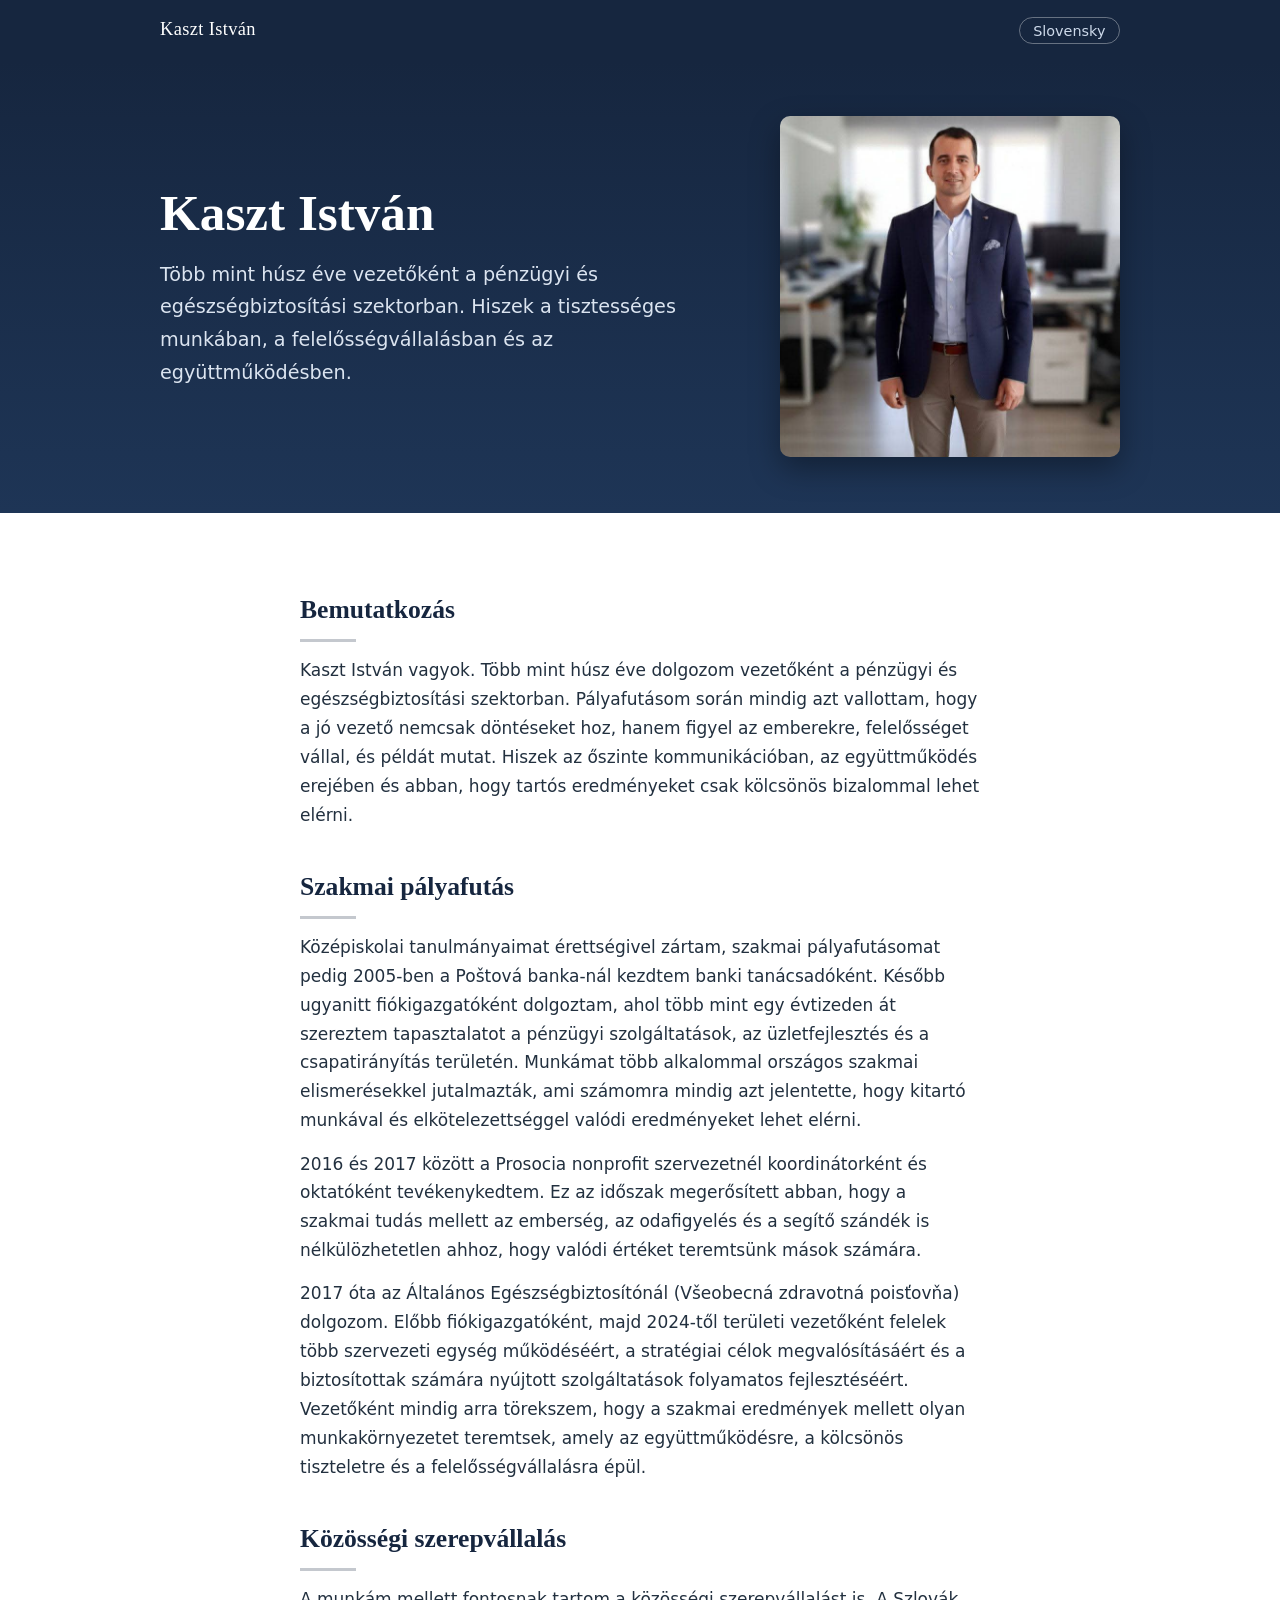
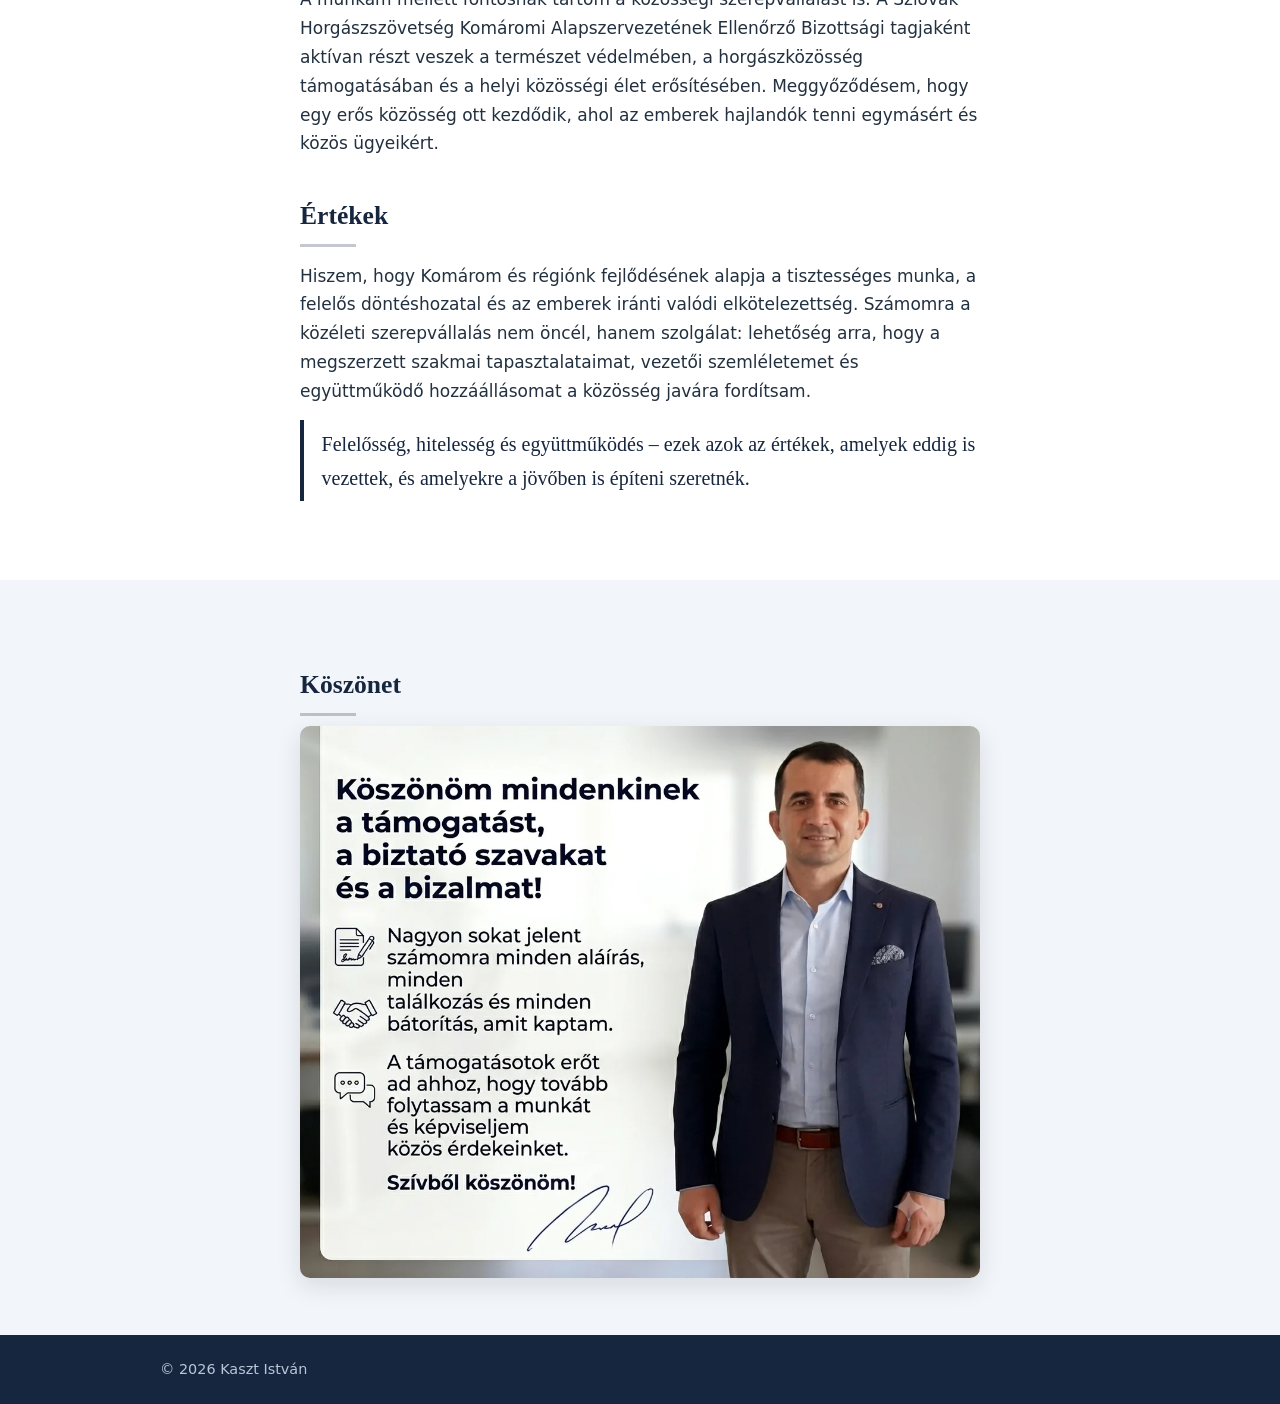
==== hu/index.html @ bfc5994f "Add Hungarian page" ====
<!DOCTYPE html>
<html lang="hu">
<head>
  <meta charset="utf-8">
  <meta name="viewport" content="width=device-width, initial-scale=1">
  <title>Kaszt István – Komárom</title>
  <meta name="description" content="Kaszt István (Štefan Kaszt), Komárom – több mint 20 év vezetői tapasztalat a pénzügyi és egészségbiztosítási szektorban. Felelősség, hitelesség, együttműködés.">
  <link rel="canonical" href="https://kasztstefan.sk/hu/">
  <link rel="alternate" hreflang="sk" href="https://kasztstefan.sk/">
  <link rel="alternate" hreflang="hu" href="https://kasztstefan.sk/hu/">
  <link rel="alternate" hreflang="x-default" href="https://kasztstefan.sk/">
  <meta property="og:type" content="profile">
  <meta property="og:title" content="Kaszt István – Komárom">
  <meta property="og:description" content="Több mint 20 év vezetői tapasztalat a pénzügyi és egészségbiztosítási szektorban.">
  <meta property="og:url" content="https://kasztstefan.sk/hu/">
  <meta property="og:image" content="https://kasztstefan.sk/assets/img/stefan-kaszt.jpg">
  <meta property="og:locale" content="hu_HU">
  <meta property="og:locale:alternate" content="sk_SK">
  <meta name="twitter:card" content="summary">
  <meta name="theme-color" content="#16263f">
  <link rel="icon" type="image/svg+xml" href="/assets/favicon.svg">
  <link rel="stylesheet" href="/assets/style.css">
  <script type="application/ld+json">
  {
    "@context": "https://schema.org",
    "@type": "Person",
    "name": "Kaszt István",
    "alternateName": "Štefan Kaszt",
    "jobTitle": "Területi vezető",
    "worksFor": { "@type": "Organization", "name": "Všeobecná zdravotná poisťovňa" },
    "homeLocation": { "@type": "City", "name": "Komárno" },
    "url": "https://kasztstefan.sk/hu/",
    "image": "https://kasztstefan.sk/assets/img/stefan-kaszt.jpg",
    "knowsLanguage": ["hu", "sk"]
  }
  </script>
</head>
<body>
  <header class="site-header">
    <div class="wrap">
      <span class="brand">Kaszt István</span>
      <nav class="lang"><a href="/" lang="sk" hreflang="sk">Slovensky</a></nav>
    </div>
  </header>

  <main>
    <section class="hero">
      <div class="wrap hero-grid">
        <div>
          <h1>Kaszt István</h1>
          <p class="lead">Több mint húsz éve vezetőként a pénzügyi és egészségbiztosítási szektorban. Hiszek a tisztességes munkában, a felelősségvállalásban és az együttműködésben.</p>
        </div>
        <img class="portrait" src="/assets/img/stefan-kaszt.jpg" width="704" height="706" alt="Kaszt István">
      </div>
    </section>

    <section class="bio">
      <div class="wrap narrow">
        <h2>Bemutatkozás</h2>
        <p>Kaszt István vagyok. Több mint húsz éve dolgozom vezetőként a pénzügyi és egészségbiztosítási szektorban. Pályafutásom során mindig azt vallottam, hogy a jó vezető nemcsak döntéseket hoz, hanem figyel az emberekre, felelősséget vállal, és példát mutat. Hiszek az őszinte kommunikációban, az együttműködés erejében és abban, hogy tartós eredményeket csak kölcsönös bizalommal lehet elérni.</p>

        <h2>Szakmai pályafutás</h2>
        <p>Középiskolai tanulmányaimat érettségivel zártam, szakmai pályafutásomat pedig 2005-ben a Poštová banka-nál kezdtem banki tanácsadóként. Később ugyanitt fiókigazgatóként dolgoztam, ahol több mint egy évtizeden át szereztem tapasztalatot a pénzügyi szolgáltatások, az üzletfejlesztés és a csapatirányítás területén. Munkámat több alkalommal országos szakmai elismerésekkel jutalmazták, ami számomra mindig azt jelentette, hogy kitartó munkával és elkötelezettséggel valódi eredményeket lehet elérni.</p>
        <p>2016 és 2017 között a Prosocia nonprofit szervezetnél koordinátorként és oktatóként tevékenykedtem. Ez az időszak megerősített abban, hogy a szakmai tudás mellett az emberség, az odafigyelés és a segítő szándék is nélkülözhetetlen ahhoz, hogy valódi értéket teremtsünk mások számára.</p>
        <p>2017 óta az Általános Egészségbiztosítónál (Všeobecná zdravotná poisťovňa) dolgozom. Előbb fiókigazgatóként, majd 2024-től területi vezetőként felelek több szervezeti egység működéséért, a stratégiai célok megvalósításáért és a biztosítottak számára nyújtott szolgáltatások folyamatos fejlesztéséért. Vezetőként mindig arra törekszem, hogy a szakmai eredmények mellett olyan munkakörnyezetet teremtsek, amely az együttműködésre, a kölcsönös tiszteletre és a felelősségvállalásra épül.</p>

        <h2>Közösségi szerepvállalás</h2>
        <p>A munkám mellett fontosnak tartom a közösségi szerepvállalást is. A Szlovák Horgászszövetség Komáromi Alapszervezetének Ellenőrző Bizottsági tagjaként aktívan részt veszek a természet védelmében, a horgászközösség támogatásában és a helyi közösségi élet erősítésében. Meggyőződésem, hogy egy erős közösség ott kezdődik, ahol az emberek hajlandók tenni egymásért és közös ügyeikért.</p>

        <h2>Értékek</h2>
        <p>Hiszem, hogy Komárom és régiónk fejlődésének alapja a tisztességes munka, a felelős döntéshozatal és az emberek iránti valódi elkötelezettség. Számomra a közéleti szerepvállalás nem öncél, hanem szolgálat: lehetőség arra, hogy a megszerzett szakmai tapasztalataimat, vezetői szemléletemet és együttműködő hozzáállásomat a közösség javára fordítsam.</p>
        <p class="values-statement">Felelősség, hitelesség és együttműködés – ezek azok az értékek, amelyek eddig is vezettek, és amelyekre a jövőben is építeni szeretnék.</p>
      </div>
    </section>

    <section class="thanks">
      <div class="wrap narrow">
        <h2>Köszönet</h2>
        <img src="/assets/img/koszonet.webp" width="1143" height="928" loading="lazy" alt="Kaszt István köszöni a támogatást, a biztató szavakat és a bizalmat">
      </div>
    </section>
  </main>

  <footer>
    <div class="wrap">
      <!-- KONTAKT: ide kerül majd az elérhetőség (Facebook, e-mail), ha az ügyfél jóváhagyta -->
      <p>© 2026 Kaszt István</p>
    </div>
  </footer>
</body>
</html>
---- assets/style.css ----
:root {
  --navy: #16263f;
  --navy-2: #1e3556;
  --ink: #22303f;
  --muted: #5a6b7d;
  --bg-soft: #f2f5f9;
  --serif: Georgia, "Times New Roman", serif;
  --sans: system-ui, -apple-system, "Segoe UI", Roboto, "Helvetica Neue", Arial, sans-serif;
}

* { box-sizing: border-box; }

body {
  margin: 0;
  font-family: var(--sans);
  color: var(--ink);
  line-height: 1.7;
  font-size: 1.0625rem;
  -webkit-font-smoothing: antialiased;
}

img { max-width: 100%; height: auto; }

.wrap { max-width: 1000px; margin: 0 auto; padding: 0 1.25rem; }
.narrow { max-width: 720px; }

.site-header { background: var(--navy); color: #fff; }
.site-header .wrap {
  display: flex;
  justify-content: space-between;
  align-items: center;
  padding-top: 0.9rem;
  padding-bottom: 0.9rem;
}
.brand { font-family: var(--serif); font-size: 1.15rem; letter-spacing: 0.02em; }
.lang a {
  color: #cdd9ea;
  text-decoration: none;
  border: 1px solid rgba(255, 255, 255, 0.35);
  padding: 0.3rem 0.85rem;
  border-radius: 999px;
  font-size: 0.9rem;
}
.lang a:hover { background: rgba(255, 255, 255, 0.12); color: #fff; }

.hero {
  background: linear-gradient(180deg, var(--navy) 0%, var(--navy-2) 100%);
  color: #fff;
}
.hero-grid {
  display: grid;
  grid-template-columns: 1.2fr 0.8fr;
  gap: 2.5rem;
  align-items: center;
  padding-top: 3.5rem;
  padding-bottom: 3.5rem;
}
h1 {
  font-family: var(--serif);
  font-size: clamp(2.2rem, 5vw, 3.2rem);
  line-height: 1.15;
  margin: 0 0 1rem;
}
.lead { font-size: 1.2rem; color: #dbe4f0; margin: 0; }
.portrait {
  width: 100%;
  max-width: 340px;
  border-radius: 10px;
  justify-self: end;
  box-shadow: 0 12px 30px rgba(0, 0, 0, 0.35);
}

.bio { padding: 2.5rem 0 1rem; }
h2 {
  font-family: var(--serif);
  color: var(--navy);
  font-size: 1.6rem;
  margin: 2.2rem 0 0.6rem;
}
h2::after {
  content: "";
  display: block;
  width: 56px;
  height: 3px;
  background: var(--navy);
  opacity: 0.25;
  margin-top: 0.45rem;
}
.bio p { margin: 0.9rem 0; }

.values-statement {
  font-family: var(--serif);
  font-size: 1.25rem;
  color: var(--navy);
  border-left: 4px solid var(--navy);
  padding: 0.4rem 0 0.4rem 1.1rem;
  margin: 1.8rem 0;
}

.thanks { background: var(--bg-soft); padding: 3rem 0; margin-top: 3rem; }
.thanks img { border-radius: 10px; box-shadow: 0 8px 24px rgba(22, 38, 63, 0.12); }

footer { background: var(--navy); color: #b9c6d8; }
footer .wrap { padding: 1.4rem 1.25rem; font-size: 0.9rem; }
footer p { margin: 0; }

@media (max-width: 760px) {
  .hero-grid {
    grid-template-columns: 1fr;
    gap: 1.8rem;
    padding-top: 2.5rem;
    padding-bottom: 2.5rem;
  }
  .portrait { justify-self: start; max-width: 260px; }
}
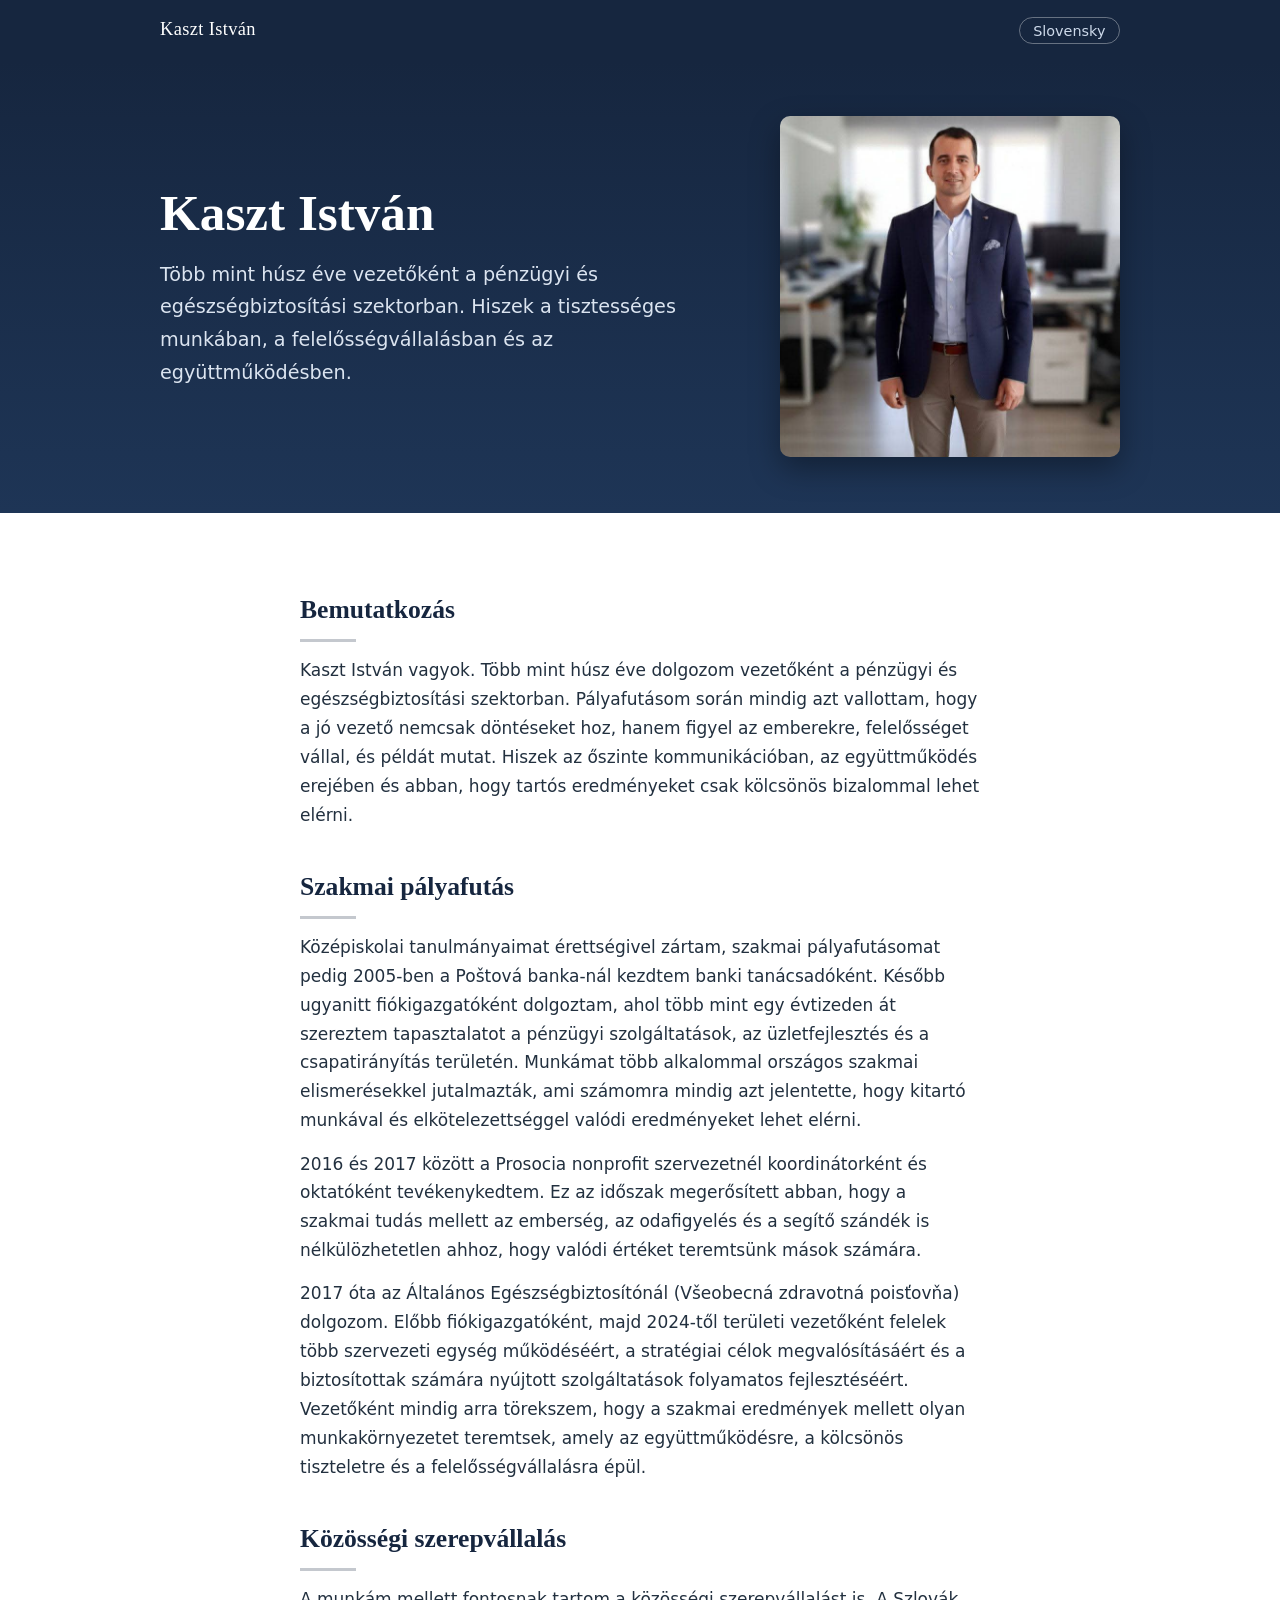
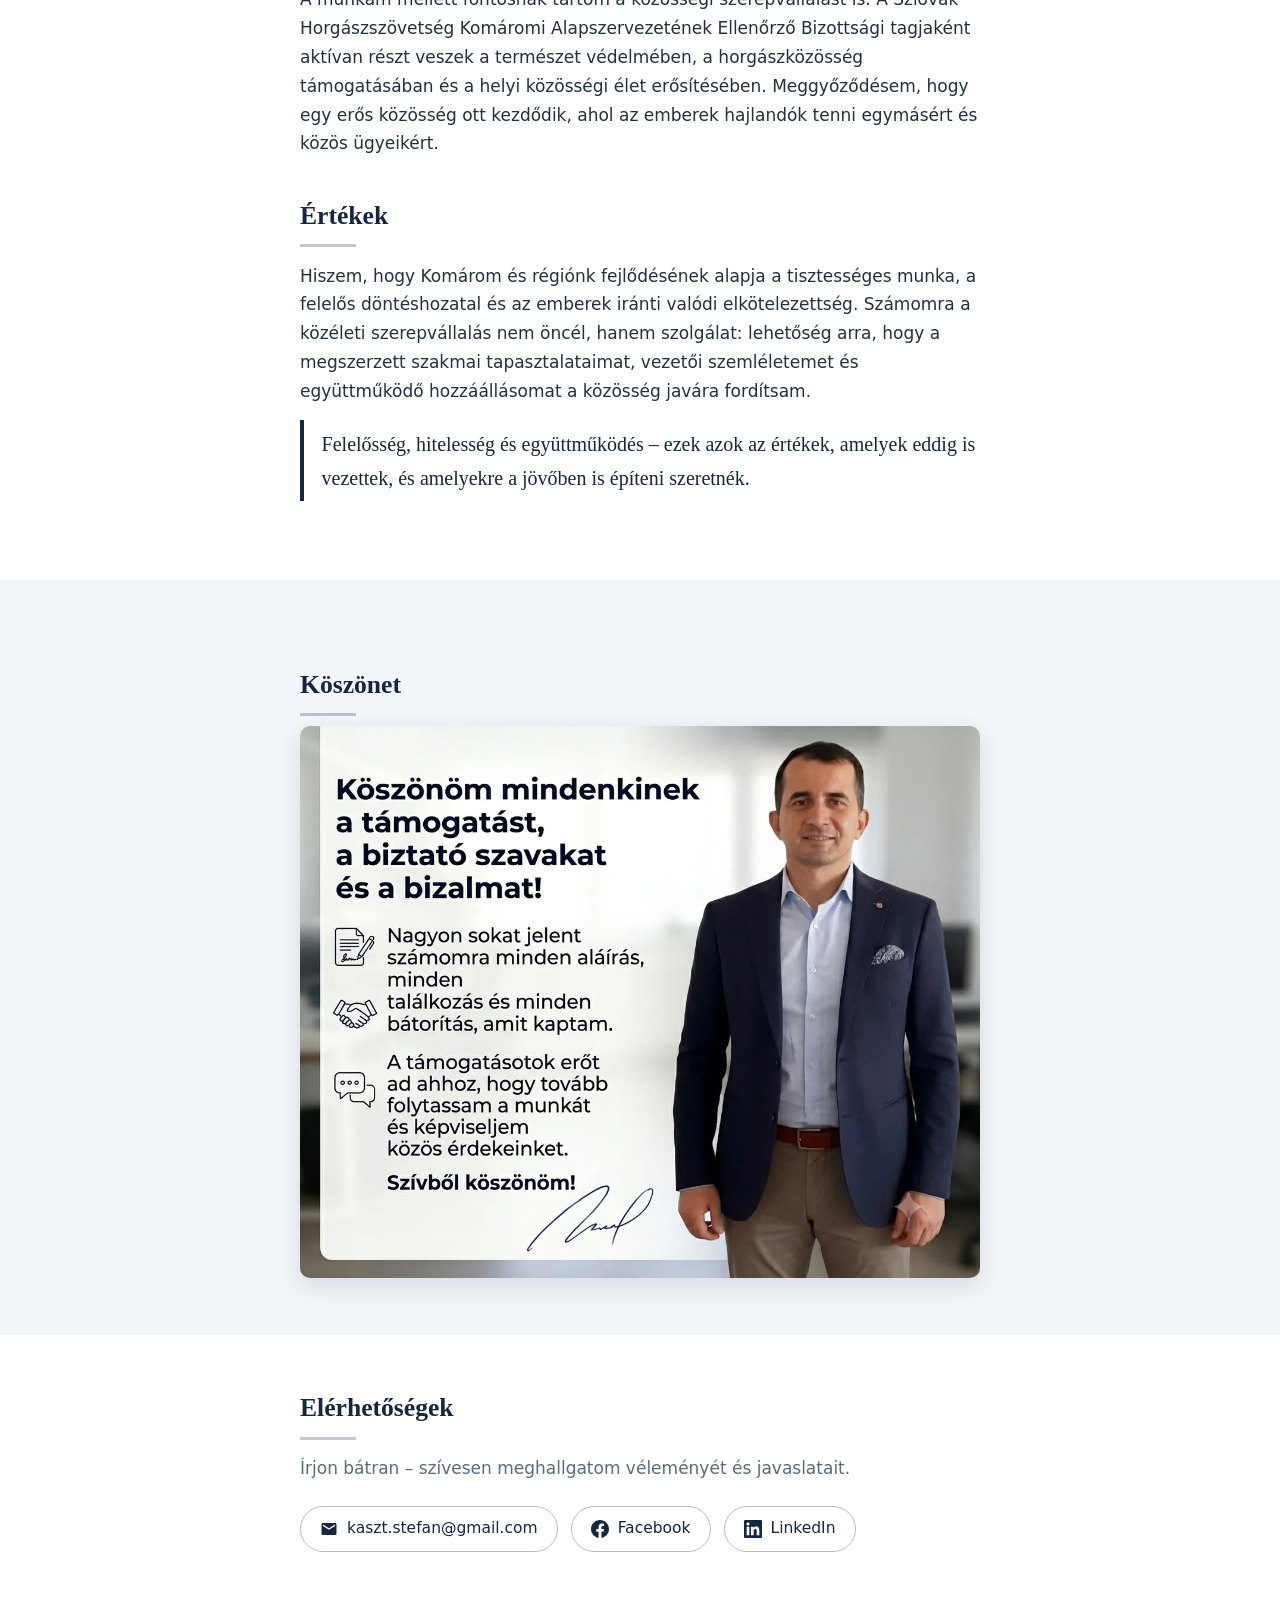
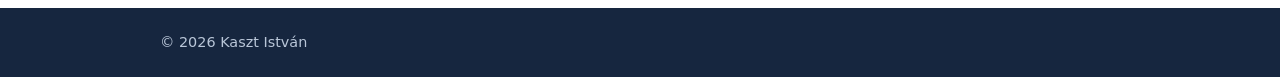
==== commit 31cbdfa7: "Add contact section with email, Facebook and LinkedIn links" ====
--- a/hu/index.html
+++ b/hu/index.html
@@ -5,6 +5,7 @@
   <meta name="viewport" content="width=device-width, initial-scale=1">
   <title>Kaszt István – Komárom</title>
   <meta name="description" content="Kaszt István (Štefan Kaszt), Komárom – több mint 20 év vezetői tapasztalat a pénzügyi és egészségbiztosítási szektorban. Felelősség, hitelesség, együttműködés.">
+  <meta name="google-site-verification" content="9nMyPbn9LVevAWdq1DSRb3XJHYAS6yiO98I-nm3_RgI">
   <link rel="canonical" href="https://kasztstefan.sk/hu/">
   <link rel="alternate" hreflang="sk" href="https://kasztstefan.sk/">
   <link rel="alternate" hreflang="hu" href="https://kasztstefan.sk/hu/">
@@ -31,6 +32,11 @@
     "homeLocation": { "@type": "City", "name": "Komárno" },
     "url": "https://kasztstefan.sk/hu/",
     "image": "https://kasztstefan.sk/assets/img/stefan-kaszt.jpg",
+    "email": "kaszt.stefan@gmail.com",
+    "sameAs": [
+      "https://www.facebook.com/stefan.kaszt",
+      "https://www.linkedin.com/in/%C5%A1tefan-kaszt-6a3620283"
+    ],
     "knowsLanguage": ["hu", "sk"]
   }
   </script>
@@ -79,11 +85,36 @@
         <img src="/assets/img/koszonet.webp" width="1143" height="928" loading="lazy" alt="Kaszt István köszöni a támogatást, a biztató szavakat és a bizalmat">
       </div>
     </section>
+    <section class="contact" id="elerhetosegek">
+      <div class="wrap narrow">
+        <h2>Elérhetőségek</h2>
+        <p>Írjon bátran – szívesen meghallgatom véleményét és javaslatait.</p>
+        <ul class="contact-links">
+          <li>
+            <a href="mailto:kaszt.stefan@gmail.com">
+              <svg viewBox="0 0 24 24" aria-hidden="true"><path d="M20 4H4c-1.1 0-2 .9-2 2v12c0 1.1.9 2 2 2h16c1.1 0 2-.9 2-2V6c0-1.1-.9-2-2-2zm0 4-8 5-8-5V6l8 5 8-5v2z"/></svg>
+              kaszt.stefan@gmail.com
+            </a>
+          </li>
+          <li>
+            <a href="https://www.facebook.com/stefan.kaszt" target="_blank" rel="noopener">
+              <svg viewBox="0 0 24 24" aria-hidden="true"><path d="M24 12.073c0-6.627-5.373-12-12-12s-12 5.373-12 12c0 5.99 4.388 10.954 10.125 11.854v-8.385H7.078v-3.47h3.047V9.43c0-3.007 1.792-4.669 4.533-4.669 1.312 0 2.686.235 2.686.235v2.953H15.83c-1.491 0-1.956.925-1.956 1.874v2.25h3.328l-.532 3.47h-2.796v8.385C19.612 23.027 24 18.062 24 12.073z"/></svg>
+              Facebook
+            </a>
+          </li>
+          <li>
+            <a href="https://www.linkedin.com/in/%C5%A1tefan-kaszt-6a3620283" target="_blank" rel="noopener">
+              <svg viewBox="0 0 24 24" aria-hidden="true"><path d="M20.447 20.452h-3.554v-5.569c0-1.328-.027-3.037-1.852-3.037-1.853 0-2.136 1.445-2.136 2.939v5.667H9.351V9h3.414v1.561h.046c.477-.9 1.637-1.85 3.37-1.85 3.601 0 4.267 2.37 4.267 5.455v6.286zM5.337 7.433c-1.144 0-2.063-.926-2.063-2.065 0-1.138.92-2.063 2.063-2.063 1.14 0 2.064.925 2.064 2.063 0 1.139-.925 2.065-2.064 2.065zm1.782 13.019H3.555V9h3.564v11.452zM22.225 0H1.771C.792 0 0 .774 0 1.729v20.542C0 23.227.792 24 1.771 24h20.451C23.2 24 24 23.227 24 22.271V1.729C24 .774 23.2 0 22.225 0z"/></svg>
+              LinkedIn
+            </a>
+          </li>
+        </ul>
+      </div>
+    </section>
   </main>
 
   <footer>
     <div class="wrap">
-      <!-- KONTAKT: ide kerül majd az elérhetőség (Facebook, e-mail), ha az ügyfél jóváhagyta -->
       <p>© 2026 Kaszt István</p>
     </div>
   </footer>
--- a/assets/style.css
+++ b/assets/style.css
@@ -100,6 +100,30 @@
 .thanks { background: var(--bg-soft); padding: 3rem 0; margin-top: 3rem; }
 .thanks img { border-radius: 10px; box-shadow: 0 8px 24px rgba(22, 38, 63, 0.12); }
 
+.contact { padding: 1rem 0 3.5rem; }
+.contact p { margin: 0.9rem 0 0; color: var(--muted); }
+.contact-links {
+  list-style: none;
+  display: flex;
+  flex-wrap: wrap;
+  gap: 0.8rem;
+  margin: 1.4rem 0 0;
+  padding: 0;
+}
+.contact-links a {
+  display: inline-flex;
+  align-items: center;
+  gap: 0.55rem;
+  border: 1px solid rgba(22, 38, 63, 0.3);
+  border-radius: 999px;
+  padding: 0.55rem 1.2rem;
+  color: var(--navy);
+  text-decoration: none;
+  font-size: 0.97rem;
+}
+.contact-links a:hover { background: var(--navy); color: #fff; }
+.contact-links svg { width: 18px; height: 18px; fill: currentColor; flex: none; }
+
 footer { background: var(--navy); color: #b9c6d8; }
 footer .wrap { padding: 1.4rem 1.25rem; font-size: 0.9rem; }
 footer p { margin: 0; }
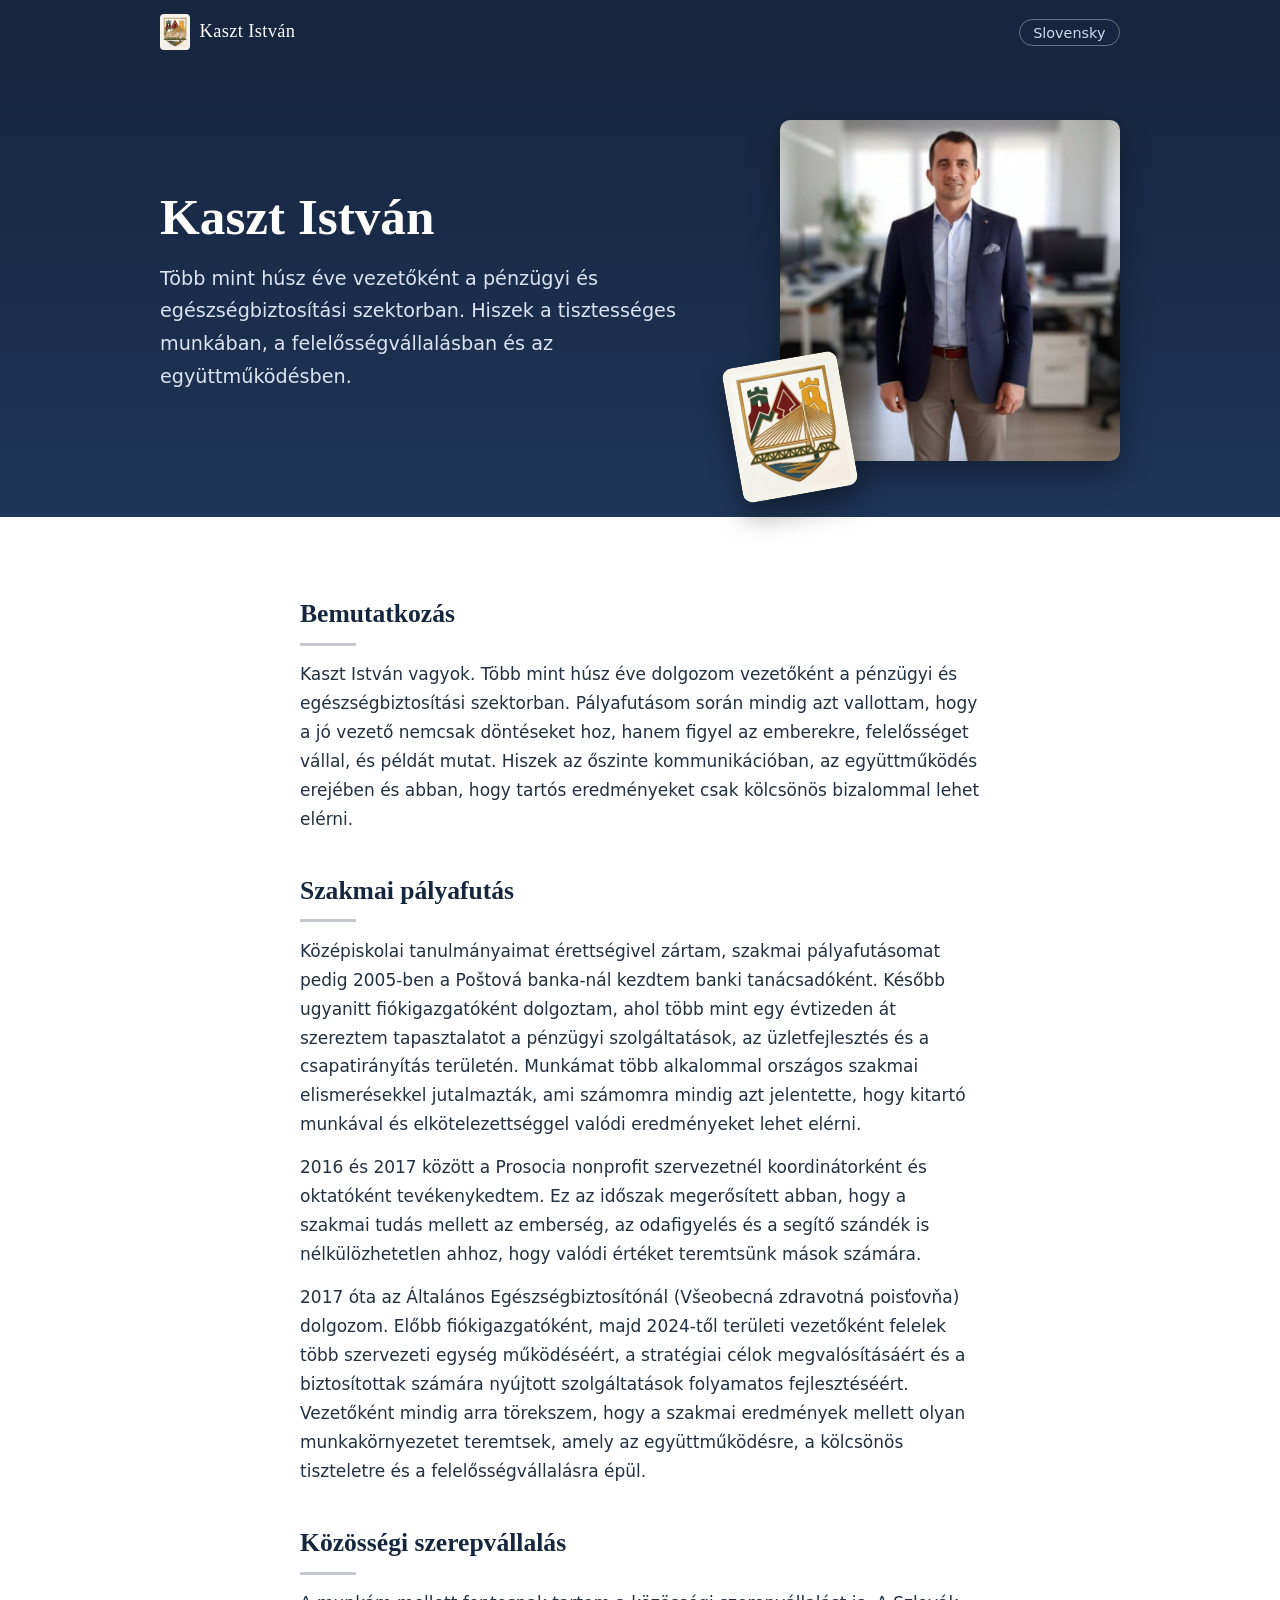
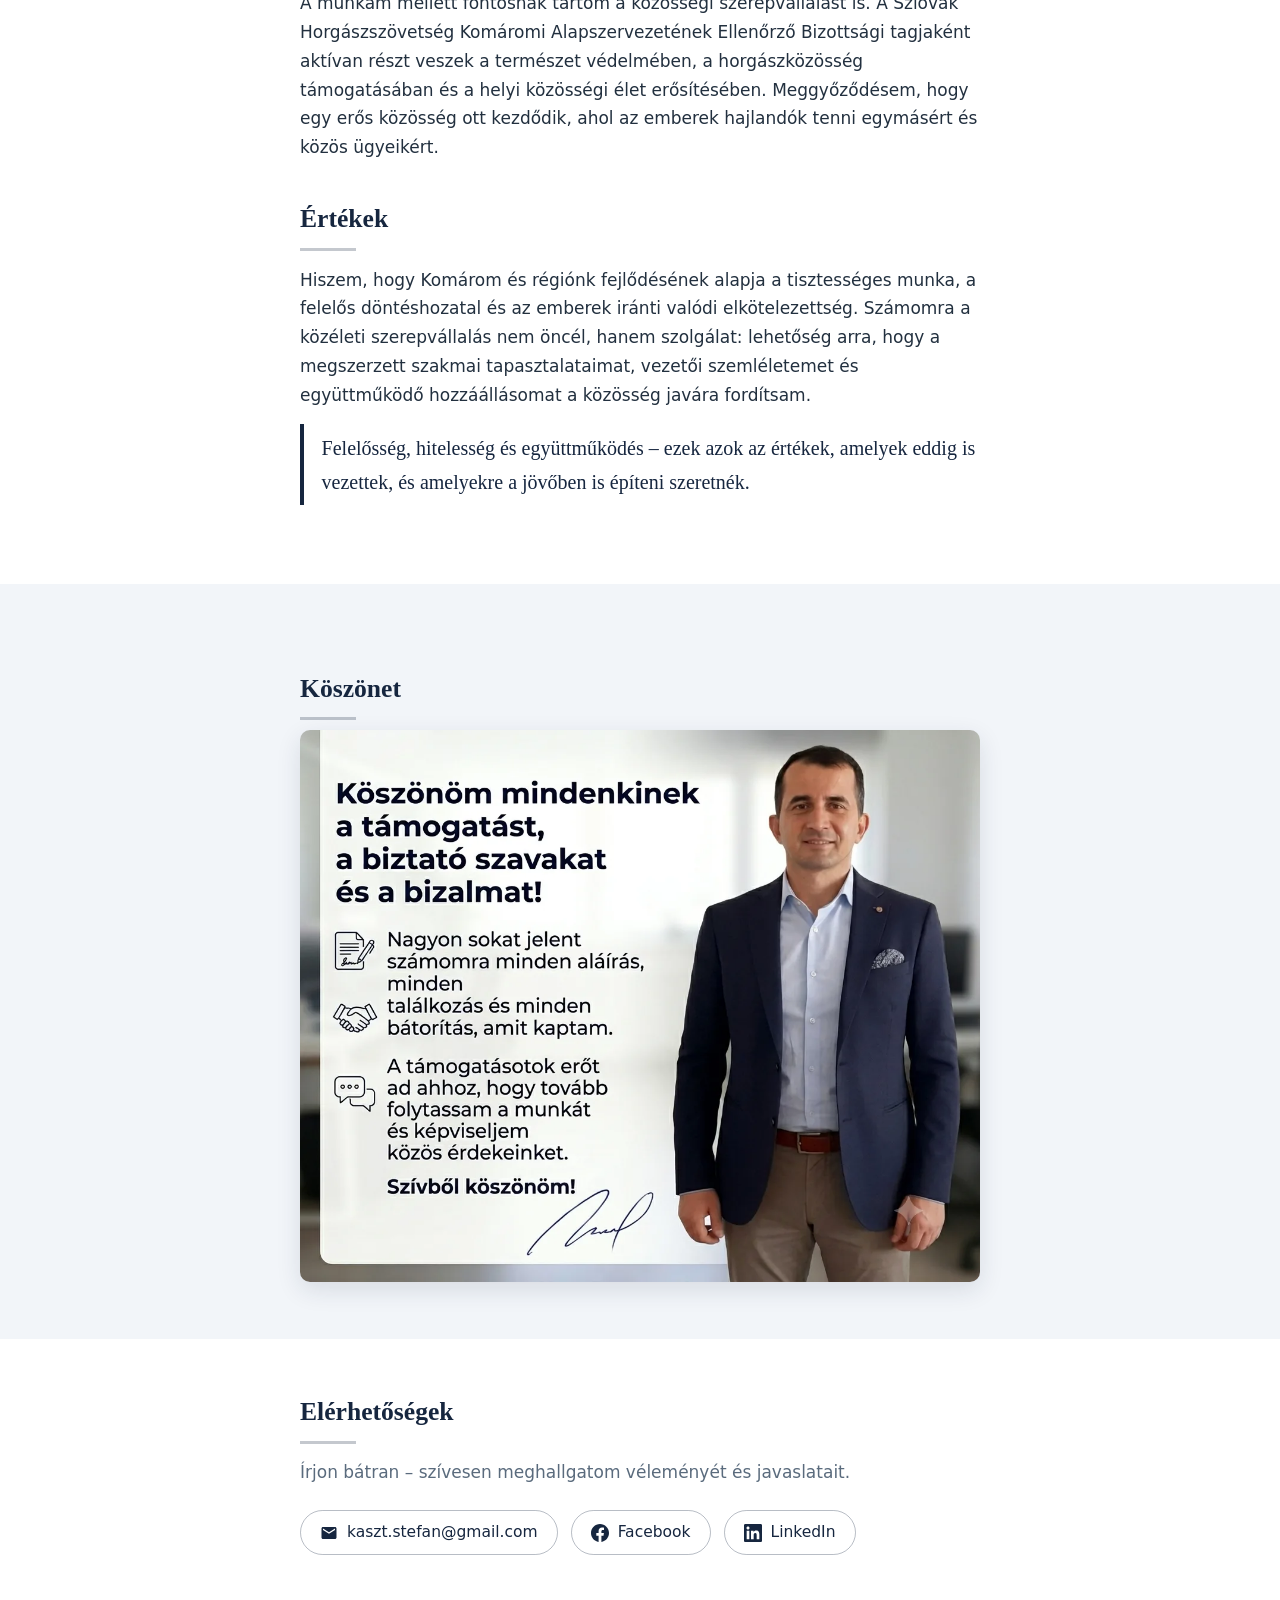
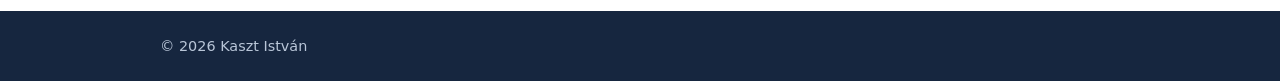
==== commit 9eb09893: "Add Komárno crest logo to header and hero section" ====
--- a/hu/index.html
+++ b/hu/index.html
@@ -44,7 +44,7 @@
 <body>
   <header class="site-header">
     <div class="wrap">
-      <span class="brand">Kaszt István</span>
+      <span class="brand"><img class="brand-logo" src="/assets/img/logo.png" width="42" height="50" alt="" loading="eager">Kaszt István</span>
       <nav class="lang"><a href="/" lang="sk" hreflang="sk">Slovensky</a></nav>
     </div>
   </header>
@@ -56,7 +56,10 @@
           <h1>Kaszt István</h1>
           <p class="lead">Több mint húsz éve vezetőként a pénzügyi és egészségbiztosítási szektorban. Hiszek a tisztességes munkában, a felelősségvállalásban és az együttműködésben.</p>
         </div>
-        <img class="portrait" src="/assets/img/stefan-kaszt.jpg" width="704" height="706" alt="Kaszt István">
+        <div class="portrait-wrap">
+          <img class="portrait" src="/assets/img/stefan-kaszt.jpg" width="704" height="706" alt="Kaszt István">
+          <img class="hero-crest" src="/assets/img/logo.png" width="140" height="168" alt="" loading="eager">
+        </div>
       </div>
     </section>
 
--- a/assets/style.css
+++ b/assets/style.css
@@ -32,7 +32,21 @@
   padding-top: 0.9rem;
   padding-bottom: 0.9rem;
 }
-.brand { font-family: var(--serif); font-size: 1.15rem; letter-spacing: 0.02em; }
+.brand {
+  font-family: var(--serif);
+  font-size: 1.15rem;
+  letter-spacing: 0.02em;
+  display: flex;
+  align-items: center;
+  gap: 0.6rem;
+}
+.brand-logo {
+  width: 30px;
+  height: auto;
+  background: #f5f2e9;
+  border-radius: 4px;
+  padding: 2px;
+}
 .lang a {
   color: #cdd9ea;
   text-decoration: none;
@@ -62,12 +76,29 @@
   margin: 0 0 1rem;
 }
 .lead { font-size: 1.2rem; color: #dbe4f0; margin: 0; }
+.portrait-wrap {
+  position: relative;
+  justify-self: end;
+  max-width: 340px;
+  width: 100%;
+}
 .portrait {
+  display: block;
   width: 100%;
-  max-width: 340px;
   border-radius: 10px;
-  justify-self: end;
   box-shadow: 0 12px 30px rgba(0, 0, 0, 0.35);
+}
+.hero-crest {
+  position: absolute;
+  bottom: -10%;
+  left: -14%;
+  width: 34%;
+  height: auto;
+  background: #f5f2e9;
+  border-radius: 10px;
+  padding: 6px;
+  box-shadow: 0 14px 28px rgba(0, 0, 0, 0.4);
+  transform: rotate(-10deg);
 }
 
 .bio { padding: 2.5rem 0 1rem; }
@@ -135,5 +166,6 @@
     padding-top: 2.5rem;
     padding-bottom: 2.5rem;
   }
-  .portrait { justify-self: start; max-width: 260px; }
+  .portrait-wrap { justify-self: start; max-width: 260px; }
+  .hero-crest { left: -4%; bottom: -8%; width: 35%; }
 }
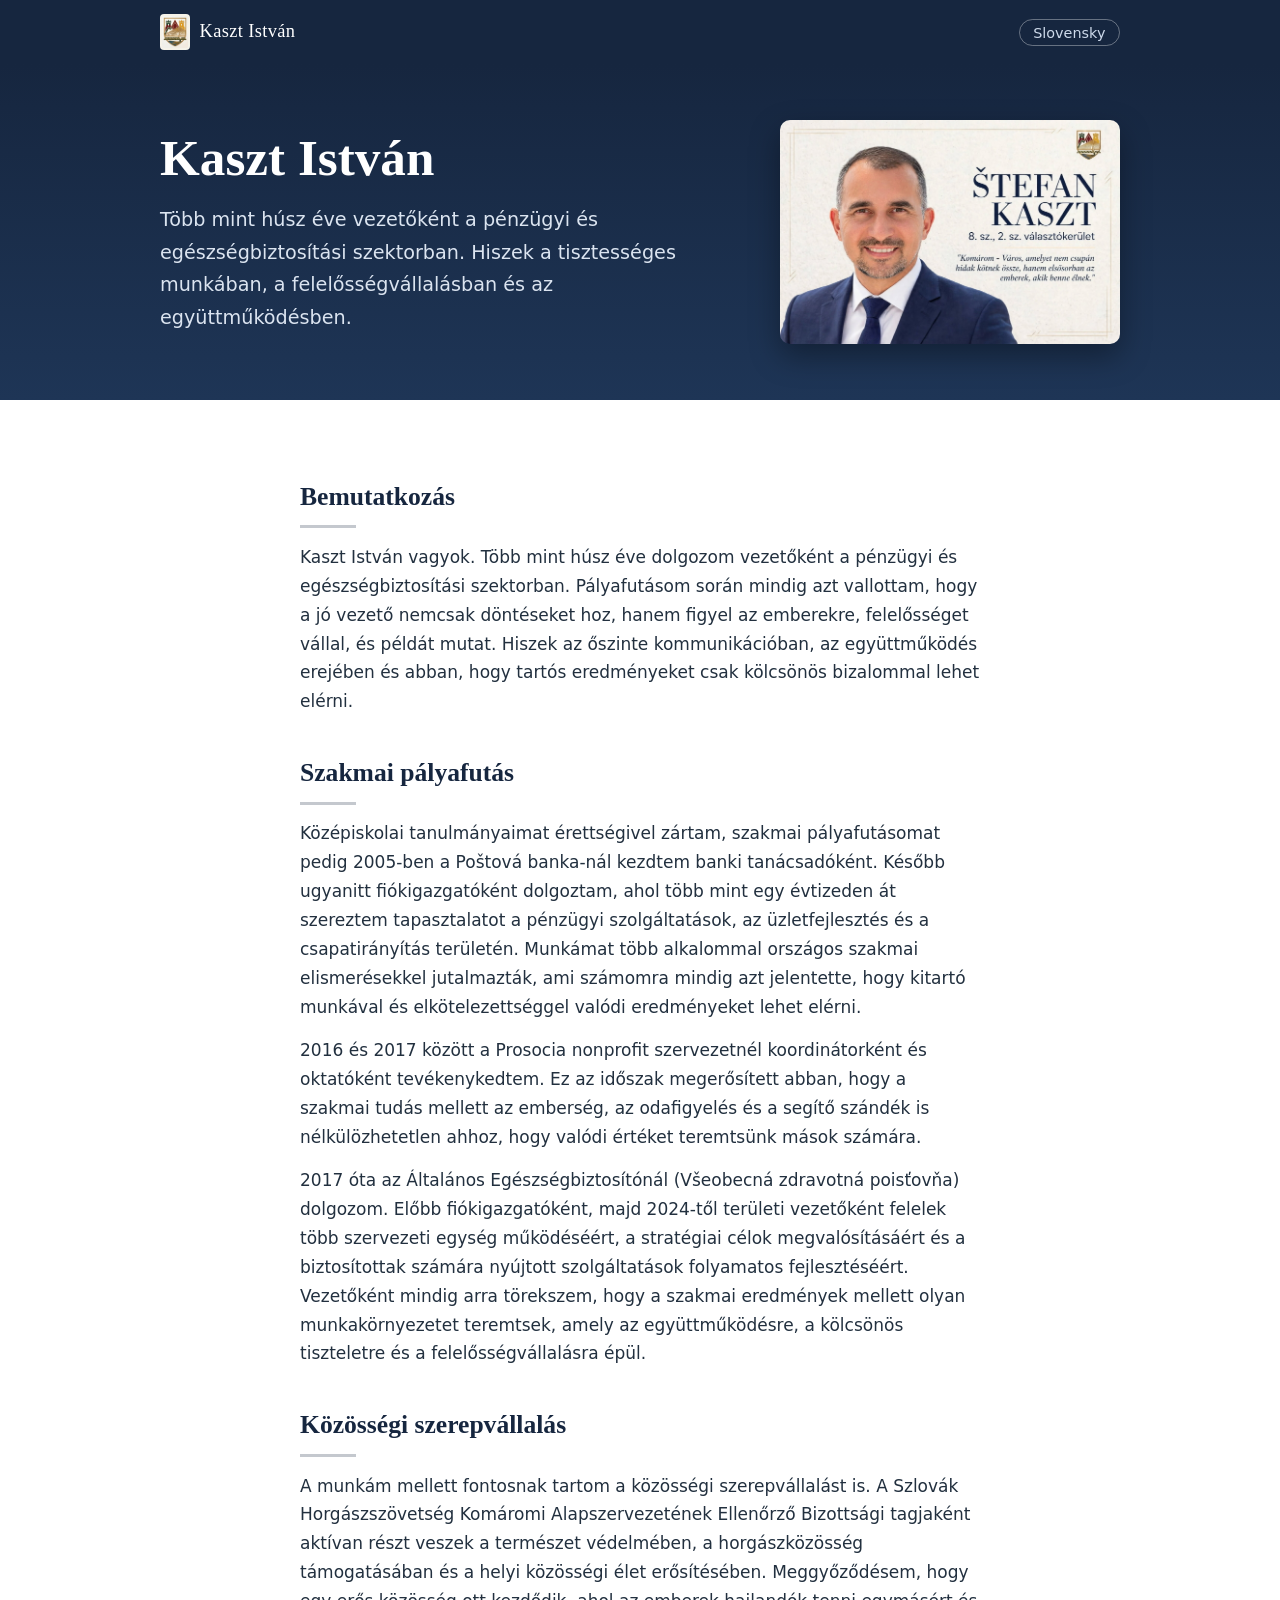
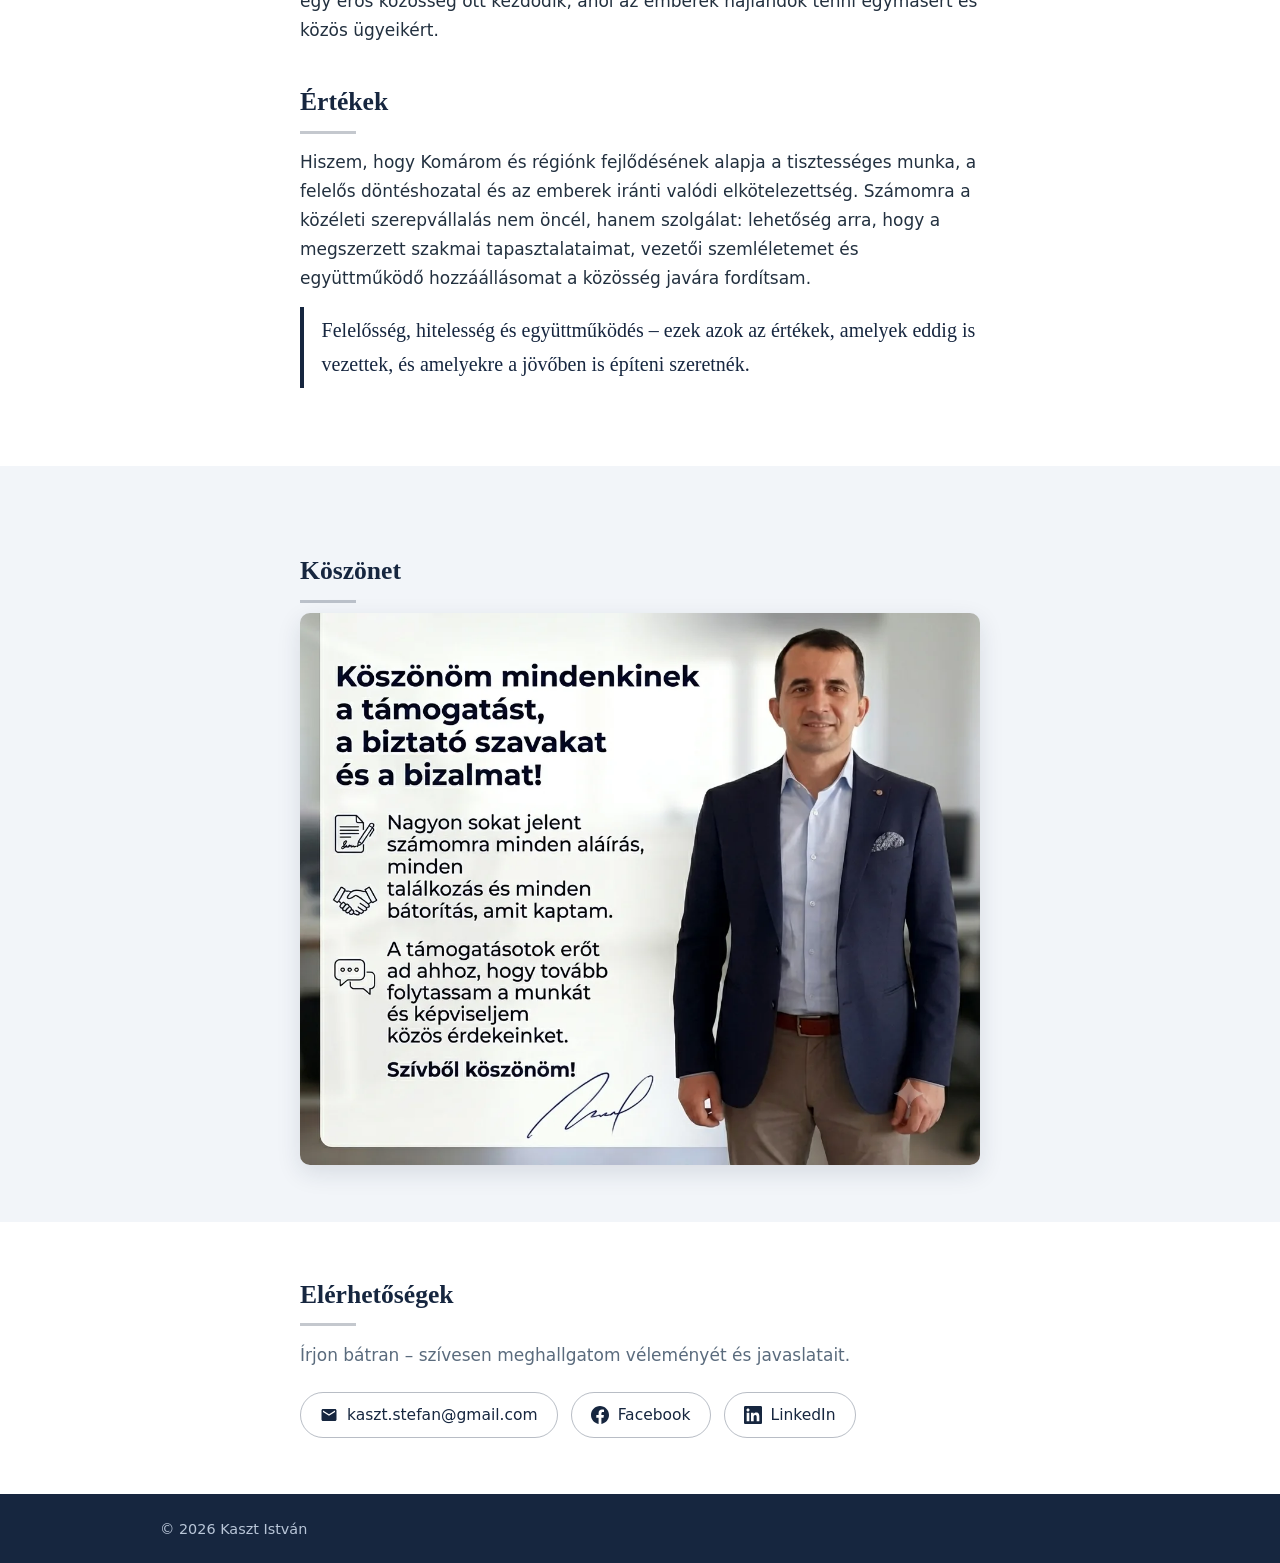
==== commit 8c886f60: "replace portrait images" ====
--- a/hu/index.html
+++ b/hu/index.html
@@ -57,8 +57,7 @@
           <p class="lead">Több mint húsz éve vezetőként a pénzügyi és egészségbiztosítási szektorban. Hiszek a tisztességes munkában, a felelősségvállalásban és az együttműködésben.</p>
         </div>
         <div class="portrait-wrap">
-          <img class="portrait" src="/assets/img/stefan-kaszt.jpg" width="704" height="706" alt="Kaszt István">
-          <img class="hero-crest" src="/assets/img/logo.png" width="140" height="168" alt="" loading="eager">
+          <img class="portrait" src="/assets/img/stefan-kaszt-hu.jpg" width="704" height="706" alt="Kaszt István">
         </div>
       </div>
     </section>
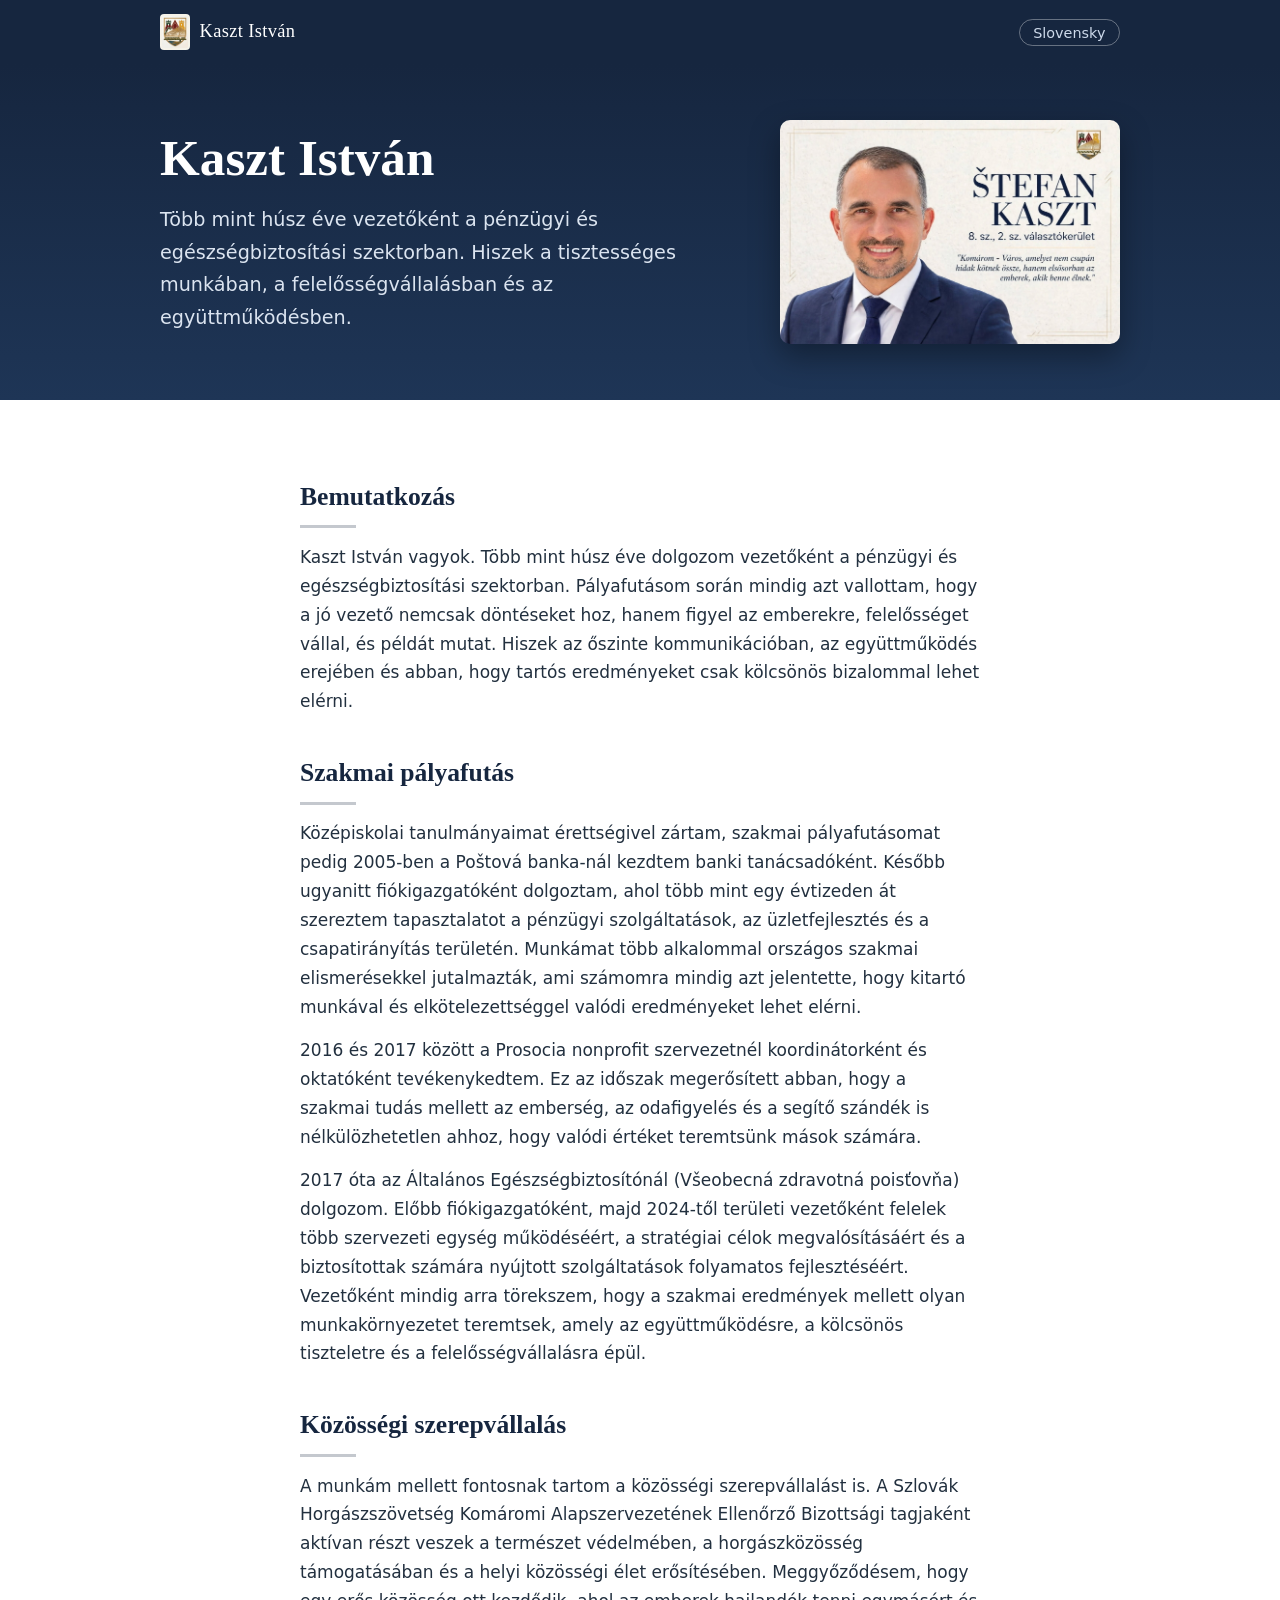
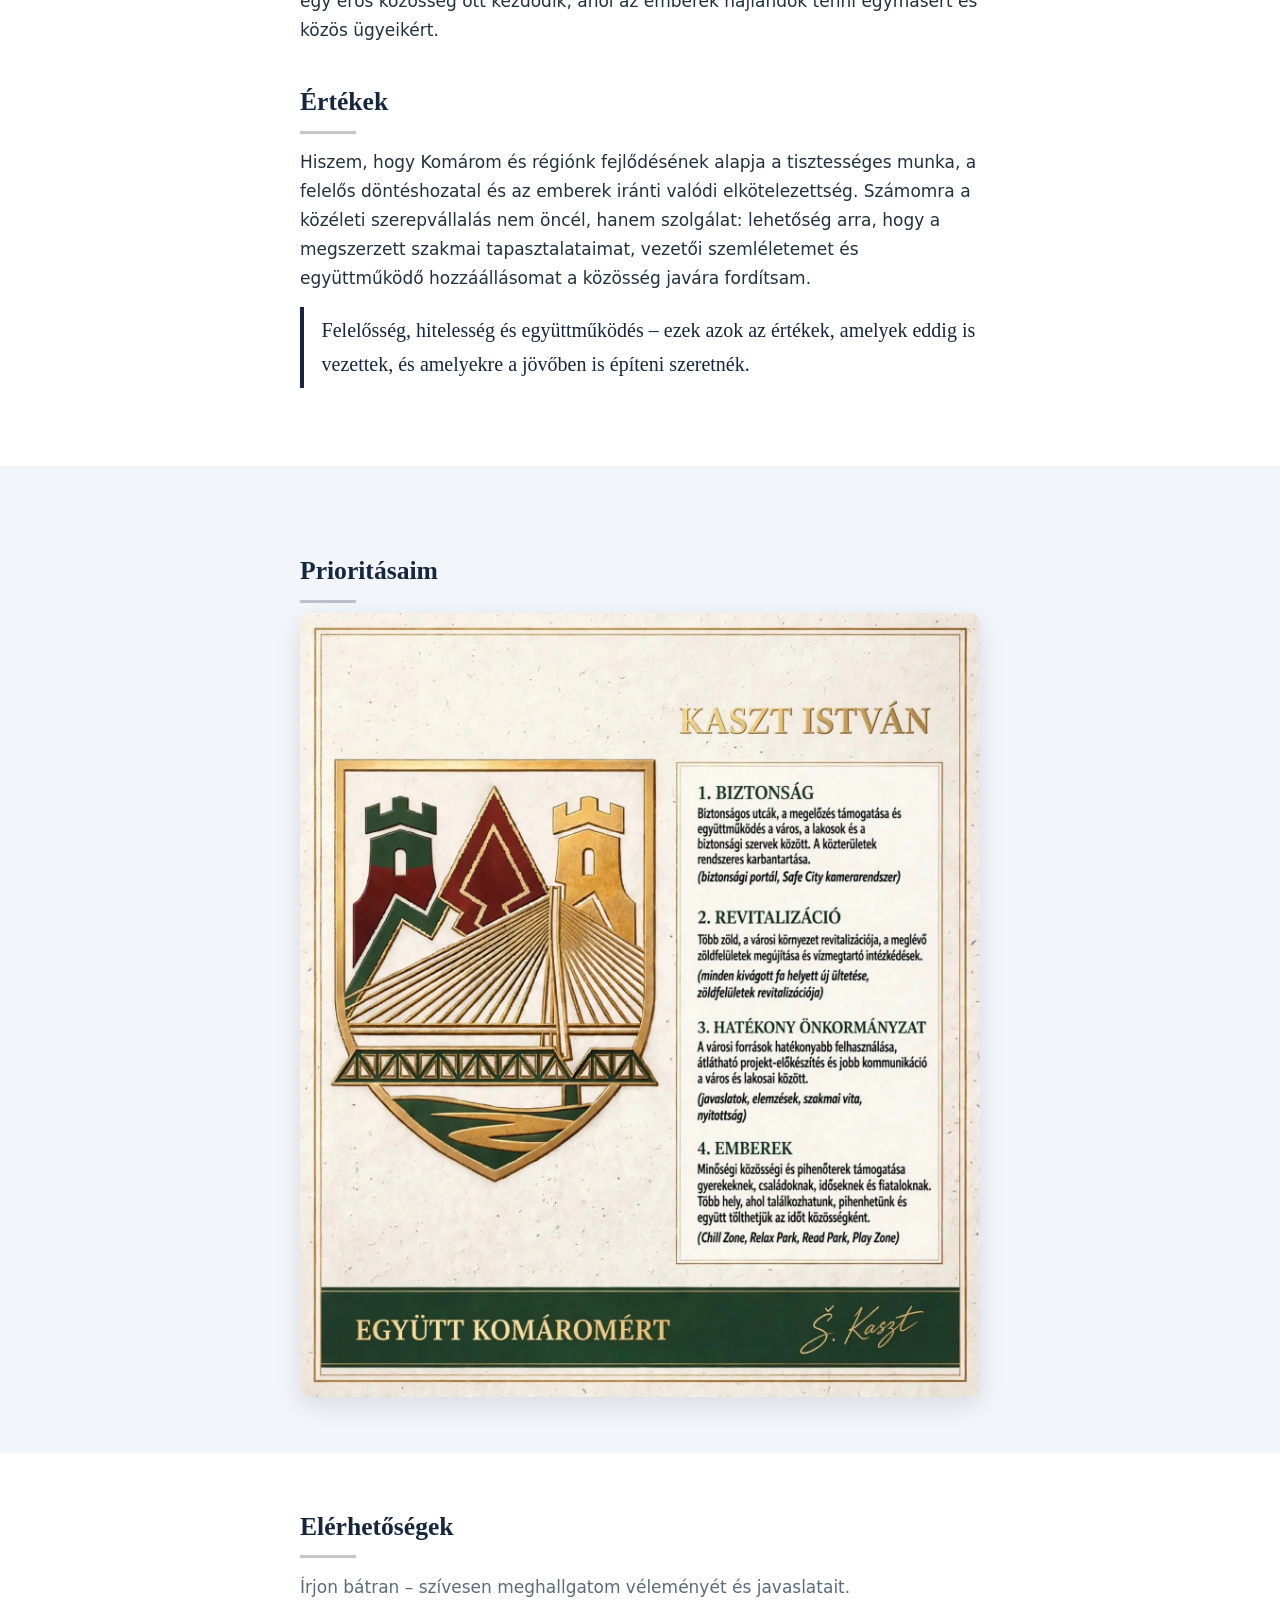
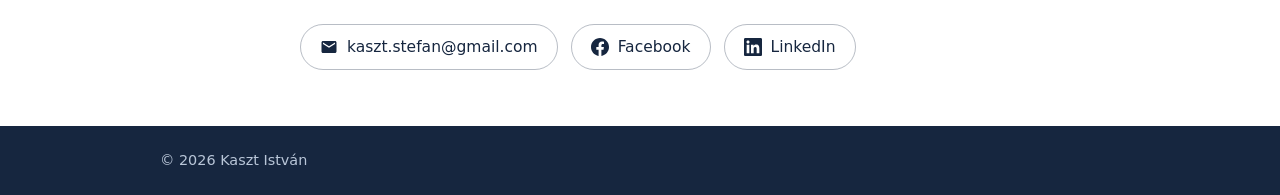
==== commit 067d480c: "Replace thank-you section with priorities program images" ====
--- a/hu/index.html
+++ b/hu/index.html
@@ -81,10 +81,10 @@
       </div>
     </section>
 
-    <section class="thanks">
+    <section class="program" id="prioritasok">
       <div class="wrap narrow">
-        <h2>Köszönet</h2>
-        <img src="/assets/img/koszonet.webp" width="1143" height="928" loading="lazy" alt="Kaszt István köszöni a támogatást, a biztató szavakat és a bizalmat">
+        <h2>Prioritásaim</h2>
+        <img src="/assets/img/program-hu.webp" width="1440" height="1660" loading="lazy" alt="Kaszt István prioritásai – Együtt Komáromért: 1. Biztonság, 2. Revitalizáció, 3. Hatékony önkormányzat, 4. Emberek">
       </div>
     </section>
     <section class="contact" id="elerhetosegek">
--- a/assets/style.css
+++ b/assets/style.css
@@ -128,8 +128,8 @@
   margin: 1.8rem 0;
 }
 
-.thanks { background: var(--bg-soft); padding: 3rem 0; margin-top: 3rem; }
-.thanks img { border-radius: 10px; box-shadow: 0 8px 24px rgba(22, 38, 63, 0.12); }
+.program { background: var(--bg-soft); padding: 3rem 0; margin-top: 3rem; }
+.program img { border-radius: 10px; box-shadow: 0 8px 24px rgba(22, 38, 63, 0.12); }
 
 .contact { padding: 1rem 0 3.5rem; }
 .contact p { margin: 0.9rem 0 0; color: var(--muted); }
